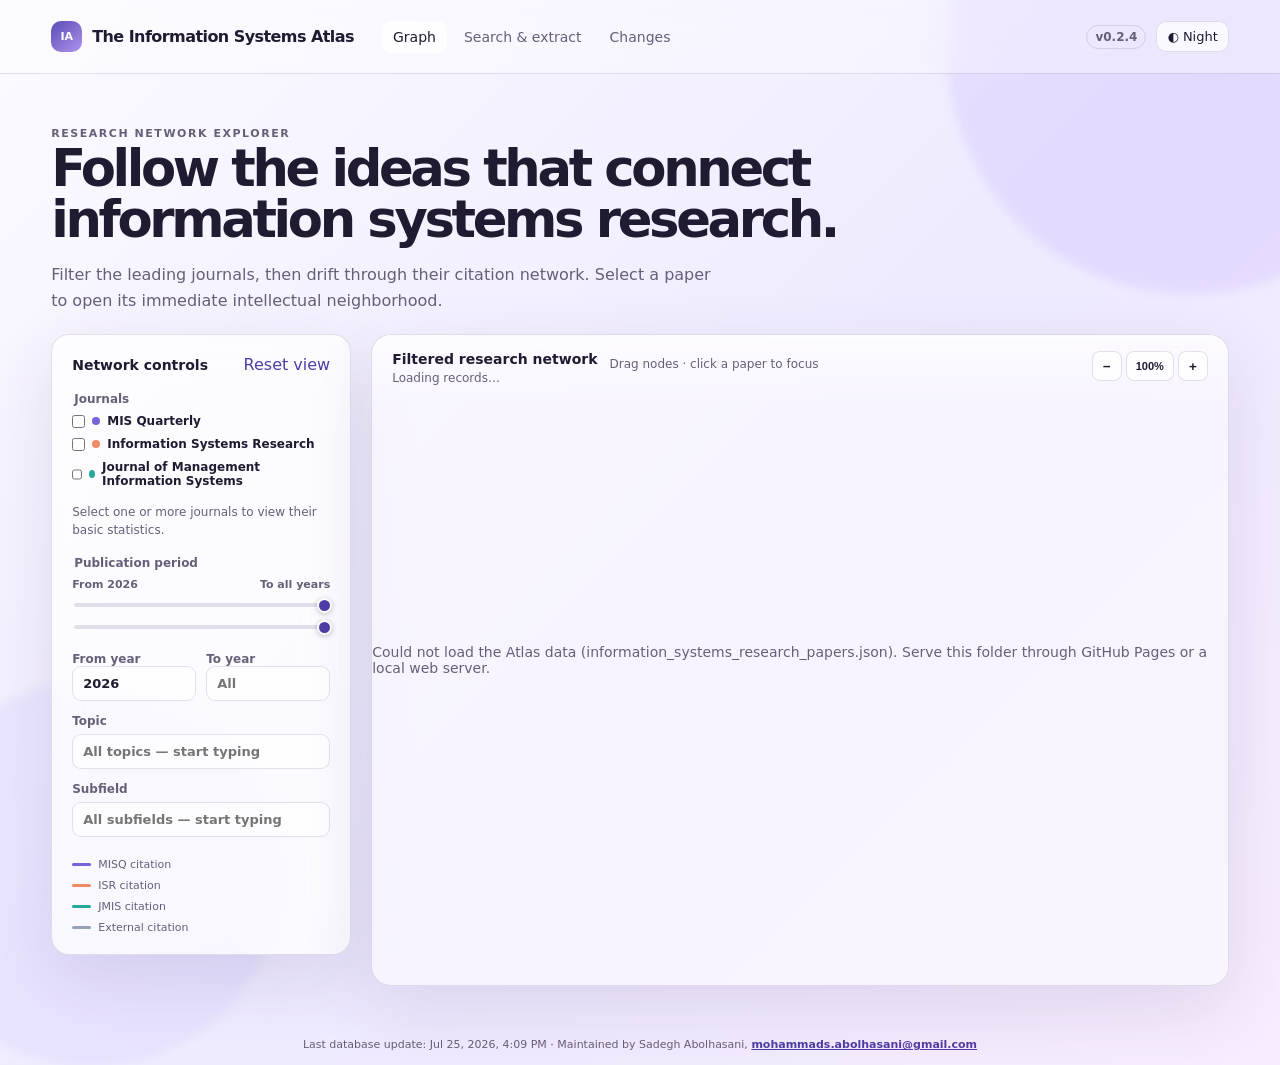
==== index.html @ 35831360 "Initial Information Systems Atlas site" ====
<!doctype html>
<html lang="en">
  <head>
    <meta charset="UTF-8" />
    <meta name="viewport" content="width=device-width, initial-scale=1.0" />
    <meta name="description" content="The Information Systems Atlas — an interactive map of leading IS research." />
    <title>The Information Systems Atlas</title>
    <link rel="stylesheet" href="styles.css" />
    <script defer src="version.js"></script>
    <script defer src="atlas_metadata.js"></script>
    <script defer src="atlas_index.js"></script>
    <script defer src="app.js"></script>
  </head>
  <body>
    <div class="ambient ambient-one"></div><div class="ambient ambient-two"></div>
    <header class="site-header">
      <a class="brand" href="index.html"><span class="brand-mark">IA</span><span>The Information Systems Atlas</span></a>
      <nav aria-label="Primary navigation"><a class="active" href="index.html">Graph</a><a href="search.html">Search &amp; extract</a><a href="changes.html">Changes</a></nav>
      <div class="header-actions"><span class="version-pill">v<span data-version></span></span><button class="theme-toggle" type="button" aria-label="Toggle night mode">◐ <span>Night</span></button></div>
    </header>

    <main class="graph-layout">
      <section class="hero-panel">
        <p class="eyebrow">Research network explorer</p>
        <h1>Follow the ideas that connect information systems research.</h1>
        <p>Filter the leading journals, then drift through their citation network. Select a paper to open its immediate intellectual neighborhood.</p>
      </section>

      <section class="control-panel" aria-label="Graph filters">
        <div class="control-heading"><strong>Network controls</strong><button id="reset-view" class="text-button" type="button">Reset view</button></div>
        <fieldset><legend>Journals</legend><div class="journal-options">
          <label><input type="checkbox" name="journal" value="mis_quarterly" /> <span class="journal-dot misq"></span>MIS Quarterly</label>
          <label><input type="checkbox" name="journal" value="information_systems_research" /> <span class="journal-dot isr"></span>Information Systems Research</label>
          <label><input type="checkbox" name="journal" value="journal_of_management_information_systems" /> <span class="journal-dot jmis"></span>Journal of Management Information Systems</label>
        </div></fieldset>
        <div id="journal-stats" class="journal-stats" aria-live="polite"><p>Select one or more journals to view their basic statistics.</p></div>
        <fieldset class="year-range-control"><legend>Publication period</legend><div class="year-range-labels"><span id="year-range-start-label">From 2026</span><span id="year-range-end-label">To all years</span></div><div class="range-sliders"><input id="year-range-start" type="range" min="1900" max="2026" value="2026" aria-label="Publication period start year" /><input id="year-range-end" type="range" min="1900" max="2026" value="2026" aria-label="Publication period end year" /></div></fieldset>
        <div class="filter-grid"><label>From year<input id="year-from" type="number" min="1900" value="2026" /></label><label>To year<input id="year-to" type="number" min="1900" placeholder="All" /></label></div>
        <label>Topic<input id="topic-filter" list="topic-options" type="search" placeholder="All topics — start typing" /><datalist id="topic-options"></datalist></label>
        <label>Subfield<input id="subfield-filter" list="subfield-options" type="search" placeholder="All subfields — start typing" /><datalist id="subfield-options"></datalist></label>
        <div class="graph-legend"><span><i class="line misq"></i>MISQ citation</span><span><i class="line isr"></i>ISR citation</span><span><i class="line jmis"></i>JMIS citation</span><span><i class="line external"></i>External citation</span></div>
      </section>

      <section class="network-shell">
        <div class="network-toolbar"><div><strong id="network-title">Filtered research network</strong><span id="network-summary">Loading records…</span></div><div class="toolbar-hint">Drag nodes · click a paper to focus</div><div class="zoom-controls"><button id="zoom-out" type="button" aria-label="Zoom out">−</button><button id="zoom-reset" type="button" aria-label="Reset zoom">100%</button><button id="zoom-in" type="button" aria-label="Zoom in">+</button></div></div>
        <canvas id="network-canvas" aria-label="Interactive citation network"></canvas>
        <div id="network-empty" class="network-empty" hidden>No papers match these filters.</div>
        <div id="network-loading" class="network-loading">Preparing the Atlas data…</div>
      </section>
    </main>

    <dialog id="paper-dialog" class="paper-dialog"><button id="close-paper" class="close-dialog" aria-label="Close paper details">×</button><div id="paper-details"></div></dialog>
    <footer>Last database update: <span data-last-update>Reading…</span> · Maintained by Sadegh Abolhasani, <a href="mailto:mohammads.abolhasani@gmail.com">mohammads.abolhasani@gmail.com</a></footer>
  </body>
</html>
---- styles.css ----
:root { --ink:#211b32; --muted:#675f78; --paper:rgba(255,255,255,.72); --line:rgba(74,53,116,.15); --lav:#eeeaff; --lav-2:#ded4fb; --shadow:0 24px 70px rgba(63,41,99,.12); --misq:#7463d9; --isr:#ef8a67; --jmis:#25a99b; --external:#98a0b8; --accent:#4f3da6; }
*{box-sizing:border-box} body{margin:0;min-height:100vh;color:var(--ink);font-family:Inter,ui-sans-serif,system-ui,-apple-system,BlinkMacSystemFont,"Segoe UI",sans-serif;background:linear-gradient(135deg,#fbfaff 0%,var(--lav) 55%,#f8edff 100%);transition:background .35s,color .35s}.ambient{position:fixed;border-radius:50%;filter:blur(5px);pointer-events:none;z-index:-1}.ambient-one{width:38vw;height:38vw;top:-15vw;right:-12vw;background:rgba(201,178,255,.28)}.ambient-two{width:30vw;height:30vw;bottom:-13vw;left:-8vw;background:rgba(207,197,255,.25)}
body.night{--ink:#f5f2fb;--muted:#bdb6ca;--paper:rgba(18,18,18,.88);--line:rgba(255,255,255,.15);--lav:#000;--lav-2:#000;--shadow:0 24px 70px rgba(0,0,0,.48);--accent:#c2aaff;background:#000}.night .ambient{display:none}.night input,.night select{background:#121212;color:var(--ink)}.night .network-shell{background:#050505}.night .paper-dialog{background:#0a0a0a}
a{color:inherit}.site-header{height:74px;padding:0 clamp(20px,4vw,64px);display:flex;align-items:center;gap:28px;border-bottom:1px solid var(--line);background:rgba(255,255,255,.32);backdrop-filter:blur(18px);position:sticky;top:0;z-index:20}.brand{display:flex;align-items:center;gap:10px;text-decoration:none;font-weight:760;letter-spacing:-.035em;white-space:nowrap}.brand-mark{width:31px;height:31px;border-radius:10px;display:grid;place-items:center;background:linear-gradient(140deg,#5d4bb5,#ad94ed);color:white;font-size:11px;letter-spacing:0}.site-header nav{display:flex;gap:6px}.site-header nav a{padding:8px 11px;border-radius:9px;text-decoration:none;color:var(--muted);font-size:14px}.site-header nav a.active,.site-header nav a:hover{color:var(--ink);background:var(--paper)}.header-actions{margin-left:auto;display:flex;align-items:center;gap:10px}.version-pill{font-size:12px;font-weight:750;border:1px solid var(--line);border-radius:999px;padding:4px 8px;color:var(--muted);white-space:nowrap}.theme-toggle,.text-button,.secondary-button{border:1px solid var(--line);border-radius:10px;background:var(--paper);color:var(--ink);cursor:pointer;font:inherit}.theme-toggle{padding:7px 10px;font-size:13px}.text-button{border:0;background:none;color:var(--accent);padding:0}.primary-button{border:0;border-radius:10px;background:var(--accent);color:white;padding:10px 15px;font:inherit;font-weight:700;cursor:pointer;box-shadow:0 8px 20px rgba(79,61,166,.22)}.secondary-button{padding:9px 12px;font-size:14px}
.graph-layout,.search-layout,.changes-layout{width:min(1540px,100%);margin:0 auto;padding:clamp(30px,4vw,62px) clamp(18px,4vw,64px) 56px}.graph-layout{display:grid;grid-template-columns:300px minmax(0,1fr);gap:20px}.hero-panel{grid-column:1/-1;max-width:790px}.hero-panel.compact{margin-bottom:24px}.eyebrow{text-transform:uppercase;letter-spacing:.14em;font-size:11px;font-weight:800;color:var(--accent);margin:0 0 11px}.hero-panel h1{font-size:clamp(34px,4vw,60px);line-height:.99;letter-spacing:-.065em;margin:0 0 17px}.hero-panel p{margin:0;max-width:670px;line-height:1.65;color:var(--muted)}
.control-panel,.search-controls,.results-panel,.changelog-card{background:var(--paper);border:1px solid var(--line);border-radius:18px;box-shadow:var(--shadow);backdrop-filter:blur(20px)}.control-panel{padding:20px;height:max-content;position:sticky;top:94px}.control-heading{display:flex;justify-content:space-between;gap:10px;align-items:center;margin-bottom:18px}.control-heading strong{font-size:14px}.control-panel fieldset{border:0;padding:0;margin:0 0 16px}.control-panel legend,label{font-size:12px;font-weight:750;color:var(--muted)}.journal-options{display:grid;gap:9px;margin-top:8px}.journal-options label{display:flex;align-items:center;gap:7px;color:var(--ink);font-weight:600}.journal-dot{width:8px;height:8px;border-radius:50%}.misq{background:var(--misq)}.isr{background:var(--isr)}.jmis{background:var(--jmis)}.filter-grid{display:grid;grid-template-columns:1fr 1fr;gap:10px}.control-panel>label{display:grid;gap:6px;margin-top:13px}input,select{width:100%;border:1px solid var(--line);background:rgba(255,255,255,.64);color:var(--ink);border-radius:9px;padding:9px 10px;font:inherit;font-size:13px;outline:none}input:focus,select:focus{border-color:var(--accent);box-shadow:0 0 0 3px rgba(103,76,196,.14)}.graph-legend{display:grid;gap:8px;margin-top:21px;color:var(--muted);font-size:11px}.graph-legend span{display:flex;align-items:center;gap:7px}.line{display:inline-block;width:19px;height:3px;border-radius:99px}.line.misq{background:var(--misq)}.line.isr{background:var(--isr)}.line.jmis{background:var(--jmis)}.line.external{background:var(--external)}
.journal-stats{display:grid;gap:7px;margin:0 0 17px}.journal-stats>p{margin:0;font-size:12px;line-height:1.45;color:var(--muted)}.journal-stat{border-left:3px solid var(--journal-color);padding:7px 0 7px 9px;background:linear-gradient(90deg,color-mix(in srgb,var(--journal-color) 8%,transparent),transparent);border-radius:4px}.journal-stat strong{display:block;font-size:12px;color:var(--ink)}.journal-stat span{display:block;margin-top:2px;font-size:11px;color:var(--muted)}.year-range-control{margin-top:1px!important}.year-range-labels{display:flex;justify-content:space-between;margin:8px 0 5px;font-size:11px;color:var(--muted);font-weight:700}.range-sliders{display:grid;gap:4px}.range-sliders input[type="range"]{width:100%;height:14px;padding:0;border:0;background:transparent;appearance:none}.range-sliders input[type="range"]::-webkit-slider-runnable-track{height:4px;background:var(--line);border-radius:999px}.range-sliders input[type="range"]::-webkit-slider-thumb{appearance:none;width:15px;height:15px;margin-top:-5px;border:2px solid #fff;border-radius:50%;background:var(--accent);box-shadow:0 1px 5px rgba(24,17,47,.26);cursor:ew-resize}.range-sliders input[type="range"]::-moz-range-track{height:4px;background:var(--line);border-radius:999px}.range-sliders input[type="range"]::-moz-range-thumb{width:12px;height:12px;border:2px solid #fff;border-radius:50%;background:var(--accent);box-shadow:0 1px 5px rgba(24,17,47,.26);cursor:ew-resize}
.network-shell{position:relative;min-height:650px;overflow:hidden;background:rgba(255,255,255,.48);border:1px solid var(--line);border-radius:20px;box-shadow:var(--shadow)}.network-toolbar{display:flex;justify-content:space-between;align-items:flex-start;gap:12px;padding:16px 20px;position:absolute;inset:0 0 auto;z-index:3;background:linear-gradient(180deg,rgba(255,255,255,.65),transparent);pointer-events:none}.network-toolbar strong{display:block;font-size:14px}.network-toolbar span,.toolbar-hint{font-size:12px;color:var(--muted);margin-top:4px;display:block}.toolbar-hint{padding-top:2px}.zoom-controls{margin-left:auto;display:flex;gap:4px;pointer-events:auto}.zoom-controls button{min-width:30px;height:30px;border:1px solid var(--line);border-radius:8px;background:var(--paper);color:var(--ink);cursor:pointer;font-weight:750}.zoom-controls #zoom-reset{min-width:48px;font-size:11px}#network-canvas{display:block;width:100%;height:650px;cursor:grab}.network-empty,.network-loading{position:absolute;inset:0;display:grid;place-items:center;color:var(--muted);font-size:14px}.network-loading{background:rgba(247,244,255,.55);z-index:2}.night .network-loading{background:rgba(0,0,0,.6)}
.paper-dialog{width:min(620px,calc(100vw - 28px));max-height:min(82vh,850px);border:1px solid var(--line);border-radius:20px;padding:30px;background:#fff;color:var(--ink);box-shadow:0 25px 100px rgba(16,8,35,.35)}.paper-dialog::backdrop{background:rgba(25,16,44,.32);backdrop-filter:blur(3px)}.close-dialog{position:absolute;right:13px;top:12px;border:0;background:transparent;font-size:30px;cursor:pointer;color:var(--muted)}.paper-kicker{font-size:12px;font-weight:750;color:var(--accent);margin-bottom:10px}.paper-dialog h2{font-size:27px;letter-spacing:-.045em;line-height:1.1;margin:0 25px 15px 0}.paper-meta{display:flex;gap:7px;flex-wrap:wrap;margin-bottom:18px}.paper-meta span{font-size:12px;padding:5px 8px;background:var(--lav);border-radius:999px}.night .paper-meta span{background:#171717}.detail-section{border-top:1px solid var(--line);padding:14px 0}.detail-section h3{font-size:12px;text-transform:uppercase;letter-spacing:.1em;color:var(--muted);margin:0 0 7px}.detail-section p{margin:0;line-height:1.55;font-size:14px}.detail-section a{color:var(--accent);font-weight:700}.detail-chips{display:flex;gap:6px;flex-wrap:wrap}.detail-chips span{font-size:12px;border:1px solid var(--line);border-radius:999px;padding:4px 7px}.dialog-hint{font-size:12px;color:var(--muted);margin-top:17px}
.search-controls{padding:22px}.search-grid{display:grid;grid-template-columns:repeat(4,minmax(0,1fr));gap:14px}.search-grid label{display:grid;gap:6px}.search-grid label:first-child{grid-column:span 2}.search-actions{display:flex;align-items:center;gap:9px;flex-wrap:wrap;margin-top:19px}.result-count{margin-right:auto;color:var(--muted);font-size:13px}.results-panel{margin-top:20px;overflow:hidden}.result-row{padding:18px 20px;border-bottom:1px solid var(--line);display:grid;grid-template-columns:minmax(0,1fr) auto;gap:16px}.result-row:last-child{border-bottom:0}.result-row h2{font-size:16px;letter-spacing:-.025em;margin:0 0 6px}.result-row h2 a{text-decoration:none}.result-row p{margin:0;color:var(--muted);font-size:13px;line-height:1.5}.result-tags{display:flex;gap:6px;flex-wrap:wrap;align-content:start}.result-tags span{font-size:11px;background:var(--lav);border-radius:999px;padding:4px 6px;white-space:nowrap}.night .result-tags span{background:#171717}.empty-results{padding:40px;text-align:center;color:var(--muted)}.changes-layout{max-width:1000px}.changelog-card{padding:26px}.release-meta{display:flex;gap:10px;align-items:center;color:var(--muted);font-size:13px}.changelog-card h2{font-size:28px;letter-spacing:-.04em;margin:18px 0 10px}.changelog-card ul{margin:0;padding-left:19px;line-height:1.8;color:var(--muted)}footer{border-top:1px solid var(--line);padding:22px max(18px,4vw);color:var(--muted);font-size:13px}footer a{color:var(--accent);font-weight:650}
@media(max-width:920px){.graph-layout{grid-template-columns:1fr}.control-panel{position:static}.search-grid{grid-template-columns:repeat(2,minmax(0,1fr))}.site-header{gap:12px}.site-header nav{display:none}.network-shell,#network-canvas{min-height:560px;height:560px}}@media(max-width:600px){.brand span:last-child{display:none}.hero-panel h1{font-size:38px}.search-grid{grid-template-columns:1fr}.search-grid label:first-child{grid-column:auto}.result-row{grid-template-columns:1fr}.toolbar-hint{display:none}.header-actions{gap:5px}.theme-toggle span{display:none}}

/* Version 0.2 layout refinements */
body{display:flex;flex-direction:column}.graph-layout,.search-layout,.changes-layout{flex:1;padding-bottom:42px}.control-panel{top:86px;max-height:calc(100vh - 98px);overflow:auto}footer{margin-top:auto;padding:10px max(18px,4vw) 14px;text-align:center;font-size:11px;background:transparent;border:0}
@media(max-width:920px){.control-panel{position:sticky;top:82px;z-index:10}}

/* Version 0.2.1 interaction and alignment corrections */
.journal-options input[type="checkbox"]{width:auto;min-width:0;margin:0;accent-color:var(--accent)}.network-empty[hidden],.network-loading[hidden]{display:none!important}

/* Version 0.2.2: focused graph stays active beside the paper details. */
.paper-dialog{position:fixed;top:92px;right:22px;left:auto;margin:0;width:min(430px,calc(100vw - 40px));height:calc(100vh - 120px);max-height:none;z-index:30}.paper-dialog::backdrop{display:none}
@media(max-width:700px){.paper-dialog{top:auto;right:12px;bottom:12px;width:calc(100vw - 24px);height:min(70vh,700px)}}
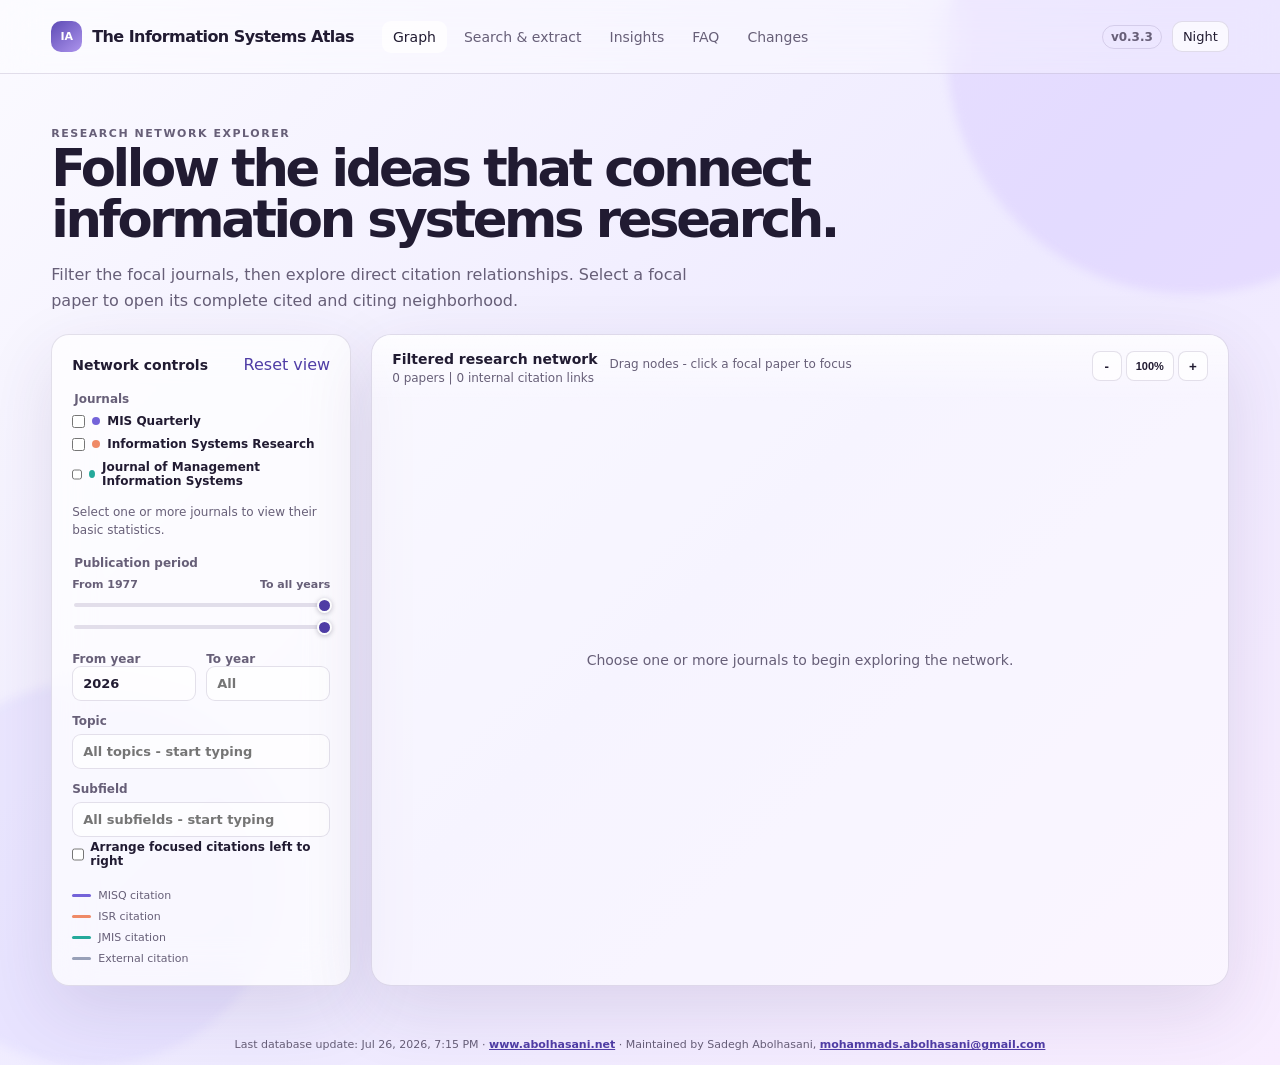
==== commit 0e79030d: "Release Atlas v0.3.3 with complete citation data" ====
--- a/index.html
+++ b/index.html
@@ -1,55 +1,30 @@
 <!doctype html>
 <html lang="en">
   <head>
-    <meta charset="UTF-8" />
-    <meta name="viewport" content="width=device-width, initial-scale=1.0" />
-    <meta name="description" content="The Information Systems Atlas — an interactive map of leading IS research." />
-    <title>The Information Systems Atlas</title>
-    <link rel="stylesheet" href="styles.css" />
-    <script defer src="version.js"></script>
-    <script defer src="atlas_metadata.js"></script>
-    <script defer src="atlas_index.js"></script>
-    <script defer src="app.js"></script>
+    <meta charset="UTF-8" /><meta name="viewport" content="width=device-width, initial-scale=1.0" />
+    <meta name="description" content="An interactive map of leading information systems research." />
+    <title>The Information Systems Atlas</title><link rel="stylesheet" href="styles.css" />
+    <script defer src="version.js"></script><script defer src="atlas_metadata.js"></script><script defer src="atlas_index.js"></script><script defer src="atlas_shared.js"></script><script defer src="app.js"></script>
   </head>
   <body>
     <div class="ambient ambient-one"></div><div class="ambient ambient-two"></div>
-    <header class="site-header">
-      <a class="brand" href="index.html"><span class="brand-mark">IA</span><span>The Information Systems Atlas</span></a>
-      <nav aria-label="Primary navigation"><a class="active" href="index.html">Graph</a><a href="search.html">Search &amp; extract</a><a href="changes.html">Changes</a></nav>
-      <div class="header-actions"><span class="version-pill">v<span data-version></span></span><button class="theme-toggle" type="button" aria-label="Toggle night mode">◐ <span>Night</span></button></div>
-    </header>
-
+    <header class="site-header"><a class="brand" href="index.html"><span class="brand-mark">IA</span><span>The Information Systems Atlas</span></a><nav aria-label="Primary navigation"><a class="active" href="index.html">Graph</a><a href="search.html">Search &amp; extract</a><a href="insights.html">Insights</a><a href="faq.html">FAQ</a><a href="changes.html">Changes</a></nav><div class="header-actions"><span class="version-pill">v<span data-version></span></span><button class="theme-toggle" type="button" aria-label="Toggle night mode"><span>Night</span></button></div></header>
     <main class="graph-layout">
-      <section class="hero-panel">
-        <p class="eyebrow">Research network explorer</p>
-        <h1>Follow the ideas that connect information systems research.</h1>
-        <p>Filter the leading journals, then drift through their citation network. Select a paper to open its immediate intellectual neighborhood.</p>
-      </section>
-
+      <section class="hero-panel"><p class="eyebrow">Research network explorer</p><h1>Follow the ideas that connect information systems research.</h1><p>Filter the focal journals, then explore direct citation relationships. Select a focal paper to open its complete cited and citing neighborhood.</p></section>
       <section class="control-panel" aria-label="Graph filters">
         <div class="control-heading"><strong>Network controls</strong><button id="reset-view" class="text-button" type="button">Reset view</button></div>
-        <fieldset><legend>Journals</legend><div class="journal-options">
-          <label><input type="checkbox" name="journal" value="mis_quarterly" /> <span class="journal-dot misq"></span>MIS Quarterly</label>
-          <label><input type="checkbox" name="journal" value="information_systems_research" /> <span class="journal-dot isr"></span>Information Systems Research</label>
-          <label><input type="checkbox" name="journal" value="journal_of_management_information_systems" /> <span class="journal-dot jmis"></span>Journal of Management Information Systems</label>
-        </div></fieldset>
+        <fieldset><legend>Journals</legend><div class="journal-options"><label><input type="checkbox" name="journal" value="mis_quarterly" /> <span class="journal-dot misq"></span>MIS Quarterly</label><label><input type="checkbox" name="journal" value="information_systems_research" /> <span class="journal-dot isr"></span>Information Systems Research</label><label><input type="checkbox" name="journal" value="journal_of_management_information_systems" /> <span class="journal-dot jmis"></span>Journal of Management Information Systems</label></div></fieldset>
         <div id="journal-stats" class="journal-stats" aria-live="polite"><p>Select one or more journals to view their basic statistics.</p></div>
-        <fieldset class="year-range-control"><legend>Publication period</legend><div class="year-range-labels"><span id="year-range-start-label">From 2026</span><span id="year-range-end-label">To all years</span></div><div class="range-sliders"><input id="year-range-start" type="range" min="1900" max="2026" value="2026" aria-label="Publication period start year" /><input id="year-range-end" type="range" min="1900" max="2026" value="2026" aria-label="Publication period end year" /></div></fieldset>
-        <div class="filter-grid"><label>From year<input id="year-from" type="number" min="1900" value="2026" /></label><label>To year<input id="year-to" type="number" min="1900" placeholder="All" /></label></div>
-        <label>Topic<input id="topic-filter" list="topic-options" type="search" placeholder="All topics — start typing" /><datalist id="topic-options"></datalist></label>
-        <label>Subfield<input id="subfield-filter" list="subfield-options" type="search" placeholder="All subfields — start typing" /><datalist id="subfield-options"></datalist></label>
+        <fieldset class="year-range-control"><legend>Publication period</legend><div class="year-range-labels"><span id="year-range-start-label">From 1977</span><span id="year-range-end-label">To all years</span></div><div class="range-sliders"><input id="year-range-start" type="range" min="1977" max="2026" value="2026" aria-label="Publication period start year" /><input id="year-range-end" type="range" min="1977" max="2026" value="2026" aria-label="Publication period end year" /></div></fieldset>
+        <div class="filter-grid"><label>From year<input id="year-from" type="number" min="1977" value="2026" /></label><label>To year<input id="year-to" type="number" min="1977" placeholder="All" /></label></div>
+        <label>Topic<input id="topic-filter" list="topic-options" type="search" placeholder="All topics - start typing" /><datalist id="topic-options"></datalist></label>
+        <label>Subfield<input id="subfield-filter" list="subfield-options" type="search" placeholder="All subfields - start typing" /><datalist id="subfield-options"></datalist></label>
+        <label class="flow-toggle"><input id="flow-layout" type="checkbox" /> Arrange focused citations left to right</label>
         <div class="graph-legend"><span><i class="line misq"></i>MISQ citation</span><span><i class="line isr"></i>ISR citation</span><span><i class="line jmis"></i>JMIS citation</span><span><i class="line external"></i>External citation</span></div>
       </section>
-
-      <section class="network-shell">
-        <div class="network-toolbar"><div><strong id="network-title">Filtered research network</strong><span id="network-summary">Loading records…</span></div><div class="toolbar-hint">Drag nodes · click a paper to focus</div><div class="zoom-controls"><button id="zoom-out" type="button" aria-label="Zoom out">−</button><button id="zoom-reset" type="button" aria-label="Reset zoom">100%</button><button id="zoom-in" type="button" aria-label="Zoom in">+</button></div></div>
-        <canvas id="network-canvas" aria-label="Interactive citation network"></canvas>
-        <div id="network-empty" class="network-empty" hidden>No papers match these filters.</div>
-        <div id="network-loading" class="network-loading">Preparing the Atlas data…</div>
-      </section>
+      <section class="network-shell"><div class="network-toolbar"><div><strong id="network-title">Filtered research network</strong><span id="network-summary">Loading records...</span></div><div class="toolbar-hint">Drag nodes - click a focal paper to focus</div><div class="zoom-controls"><button id="zoom-out" type="button" aria-label="Zoom out">-</button><button id="zoom-reset" type="button" aria-label="Reset zoom">100%</button><button id="zoom-in" type="button" aria-label="Zoom in">+</button></div></div><canvas id="network-canvas" aria-label="Interactive citation network"></canvas><div id="network-empty" class="network-empty" hidden>No papers match these filters.</div><div id="network-loading" class="network-loading">Preparing the Atlas data...</div></section>
     </main>
-
-    <dialog id="paper-dialog" class="paper-dialog"><button id="close-paper" class="close-dialog" aria-label="Close paper details">×</button><div id="paper-details"></div></dialog>
-    <footer>Last database update: <span data-last-update>Reading…</span> · Maintained by Sadegh Abolhasani, <a href="mailto:mohammads.abolhasani@gmail.com">mohammads.abolhasani@gmail.com</a></footer>
+    <dialog id="paper-dialog" class="paper-dialog"><button id="close-paper" class="close-dialog" aria-label="Close paper details">x</button><div id="paper-details"></div></dialog>
+    <footer>Last database update: <span data-last-update>Reading...</span> · <a href="https://www.abolhasani.net" target="_blank" rel="noreferrer">www.abolhasani.net</a> · Maintained by Sadegh Abolhasani, <a href="mailto:mohammads.abolhasani@gmail.com">mohammads.abolhasani@gmail.com</a></footer>
   </body>
 </html>
--- a/styles.css
+++ b/styles.css
@@ -18,5 +18,11 @@
 .journal-options input[type="checkbox"]{width:auto;min-width:0;margin:0;accent-color:var(--accent)}.network-empty[hidden],.network-loading[hidden]{display:none!important}
 
 /* Version 0.2.2: focused graph stays active beside the paper details. */
-.paper-dialog{position:fixed;top:92px;right:22px;left:auto;margin:0;width:min(430px,calc(100vw - 40px));height:calc(100vh - 120px);max-height:none;z-index:30}.paper-dialog::backdrop{display:none}
+.paper-dialog{position:fixed;top:92px;right:22px;left:auto;margin:0;width:min(430px,calc(100vw - 40px));height:calc(100vh - 120px);max-height:none;z-index:30;overflow-y:auto;overscroll-behavior:contain;scrollbar-gutter:stable}.paper-dialog::backdrop{display:none}
 @media(max-width:700px){.paper-dialog{top:auto;right:12px;bottom:12px;width:calc(100vw - 24px);height:min(70vh,700px)}}
+
+/* Version 0.3: complete citation neighborhoods, research actions, and responsive layouts. */
+.flow-toggle{display:flex!important;align-items:center;gap:8px;margin:3px 0 0!important;color:var(--ink)!important}.flow-toggle input{width:auto;min-width:0;margin:0;accent-color:var(--accent)}.relationship-actions,.result-actions{display:flex;gap:6px;flex-wrap:wrap;margin:0 0 16px}.relationship-actions button,.result-actions button,.filter-chip{border:1px solid var(--line);border-radius:8px;background:var(--paper);color:var(--ink);font:inherit;font-size:11px;font-weight:700;padding:6px 8px;cursor:pointer}.relationship-actions button:hover,.result-actions button:hover,.filter-chip:hover{border-color:var(--accent);color:var(--accent)}.relationship-actions button:disabled,.result-actions button:disabled{opacity:.55;cursor:wait}.detail-chips{max-width:100%}.detail-chips span{max-width:100%;overflow-wrap:anywhere;word-break:break-word}.detail-section p{overflow-wrap:anywhere}.paper-dialog #paper-details{padding-bottom:12px}.active-filters{display:flex;flex-wrap:wrap;gap:7px;min-height:0;margin-top:15px}.filter-chip{display:inline-flex;align-items:center;gap:7px;background:var(--lav);border-radius:999px}.filter-chip b{font-size:13px;line-height:1}.result-actions{margin-top:10px}.result-row{align-items:start}.insights-layout,.faq-layout{width:min(1120px,100%);margin:0 auto;padding:clamp(30px,4vw,62px) clamp(18px,4vw,64px) 56px;flex:1}.insight-controls{display:grid;grid-template-columns:minmax(0,1.25fr) minmax(180px,.6fr) minmax(280px,1fr);gap:16px;align-items:end;padding:20px;border:1px solid var(--line);border-radius:18px;background:var(--paper);box-shadow:var(--shadow)}.insight-controls label{display:grid;gap:7px}.insight-years{display:grid;grid-template-columns:1fr 1fr;gap:10px}.insight-years input{padding:0;border:0;background:transparent;accent-color:var(--accent)}.insight-summary{display:grid;grid-template-columns:repeat(3,1fr);gap:12px;margin:20px 0}.insight-summary div{padding:18px;border:1px solid var(--line);border-radius:15px;background:var(--paper)}.insight-summary strong{display:block;font-size:28px;letter-spacing:-.04em}.insight-summary span{display:block;margin-top:4px;color:var(--muted);font-size:12px}.insight-chart-card,.faq-card{padding:22px;border:1px solid var(--line);border-radius:18px;background:var(--paper);box-shadow:var(--shadow)}.chart-key{display:flex;gap:18px;flex-wrap:wrap;font-size:12px;color:var(--muted)}.chart-key span{display:flex;gap:7px;align-items:center}.insight-chart-card h2{font-size:18px;letter-spacing:-.03em;margin:28px 0 0}#insight-chart,#insight-cumulative-chart{display:block;width:100%;height:390px;margin-top:14px}.faq-card{display:grid;gap:0}.faq-card details{padding:18px 0;border-bottom:1px solid var(--line)}.faq-card details:last-child{border-bottom:0}.faq-card summary{cursor:pointer;font-size:16px;font-weight:760;letter-spacing:-.02em}.faq-card p{max-width:800px;margin:12px 0 0;color:var(--muted);line-height:1.65}.faq-card a{color:var(--accent);font-weight:700}.night .filter-chip{background:#171717}.night .insight-chart-card,.night .faq-card,.night .insight-summary div,.night .insight-controls{background:#111}
+.pagination{display:flex;align-items:center;justify-content:center;gap:7px;flex-wrap:wrap;padding:18px}.pagination button{border:1px solid var(--line);border-radius:8px;background:var(--paper);color:var(--ink);font:inherit;font-size:12px;font-weight:700;padding:7px 10px;cursor:pointer}.pagination button.active{background:var(--accent);border-color:var(--accent);color:#fff}.pagination button:disabled{opacity:.45;cursor:not-allowed}.pagination span{font-size:12px;color:var(--muted);padding:0 3px}
+@media(max-width:920px){.site-header{height:auto;min-height:64px;align-items:center;flex-wrap:wrap;padding-top:10px;padding-bottom:10px}.site-header nav{display:flex!important;order:3;width:100%;overflow-x:auto;white-space:nowrap;padding-bottom:2px}.header-actions{margin-left:auto}.graph-layout{display:flex;flex-direction:column}.hero-panel{order:0}.control-panel{position:static!important;top:auto!important;max-height:none!important;overflow:visible!important;order:1}.network-shell{order:2;min-height:560px}.network-shell,#network-canvas{height:560px}.paper-dialog{position:fixed;z-index:40}.insight-controls{grid-template-columns:1fr}.insight-summary{grid-template-columns:1fr 1fr}.search-grid{grid-template-columns:repeat(2,minmax(0,1fr))}.search-grid label:first-child{grid-column:span 2}}
+@media(max-width:600px){.site-header{gap:8px}.brand span:last-child{display:none}.header-actions{gap:5px}.graph-layout,.search-layout,.insights-layout,.faq-layout{padding-left:14px;padding-right:14px}.control-panel{padding:16px}.filter-grid,.insight-years{grid-template-columns:1fr}.network-toolbar{padding:13px 14px}.network-toolbar>div:first-child{max-width:70%}.network-shell,#network-canvas{min-height:500px;height:500px}.paper-dialog{top:76px;right:8px;bottom:8px;width:calc(100vw - 16px);height:calc(100vh - 84px);padding:24px 17px}.paper-dialog h2{font-size:22px}.relationship-actions button,.result-actions button{font-size:10px}.search-grid,.search-grid label:first-child{grid-template-columns:1fr;grid-column:auto}.result-row{padding:15px}.result-tags{display:none}.insight-summary{grid-template-columns:1fr}.insight-summary div{padding:14px}#insight-chart,#insight-cumulative-chart{height:280px}.faq-card,.insight-chart-card{padding:16px}}
